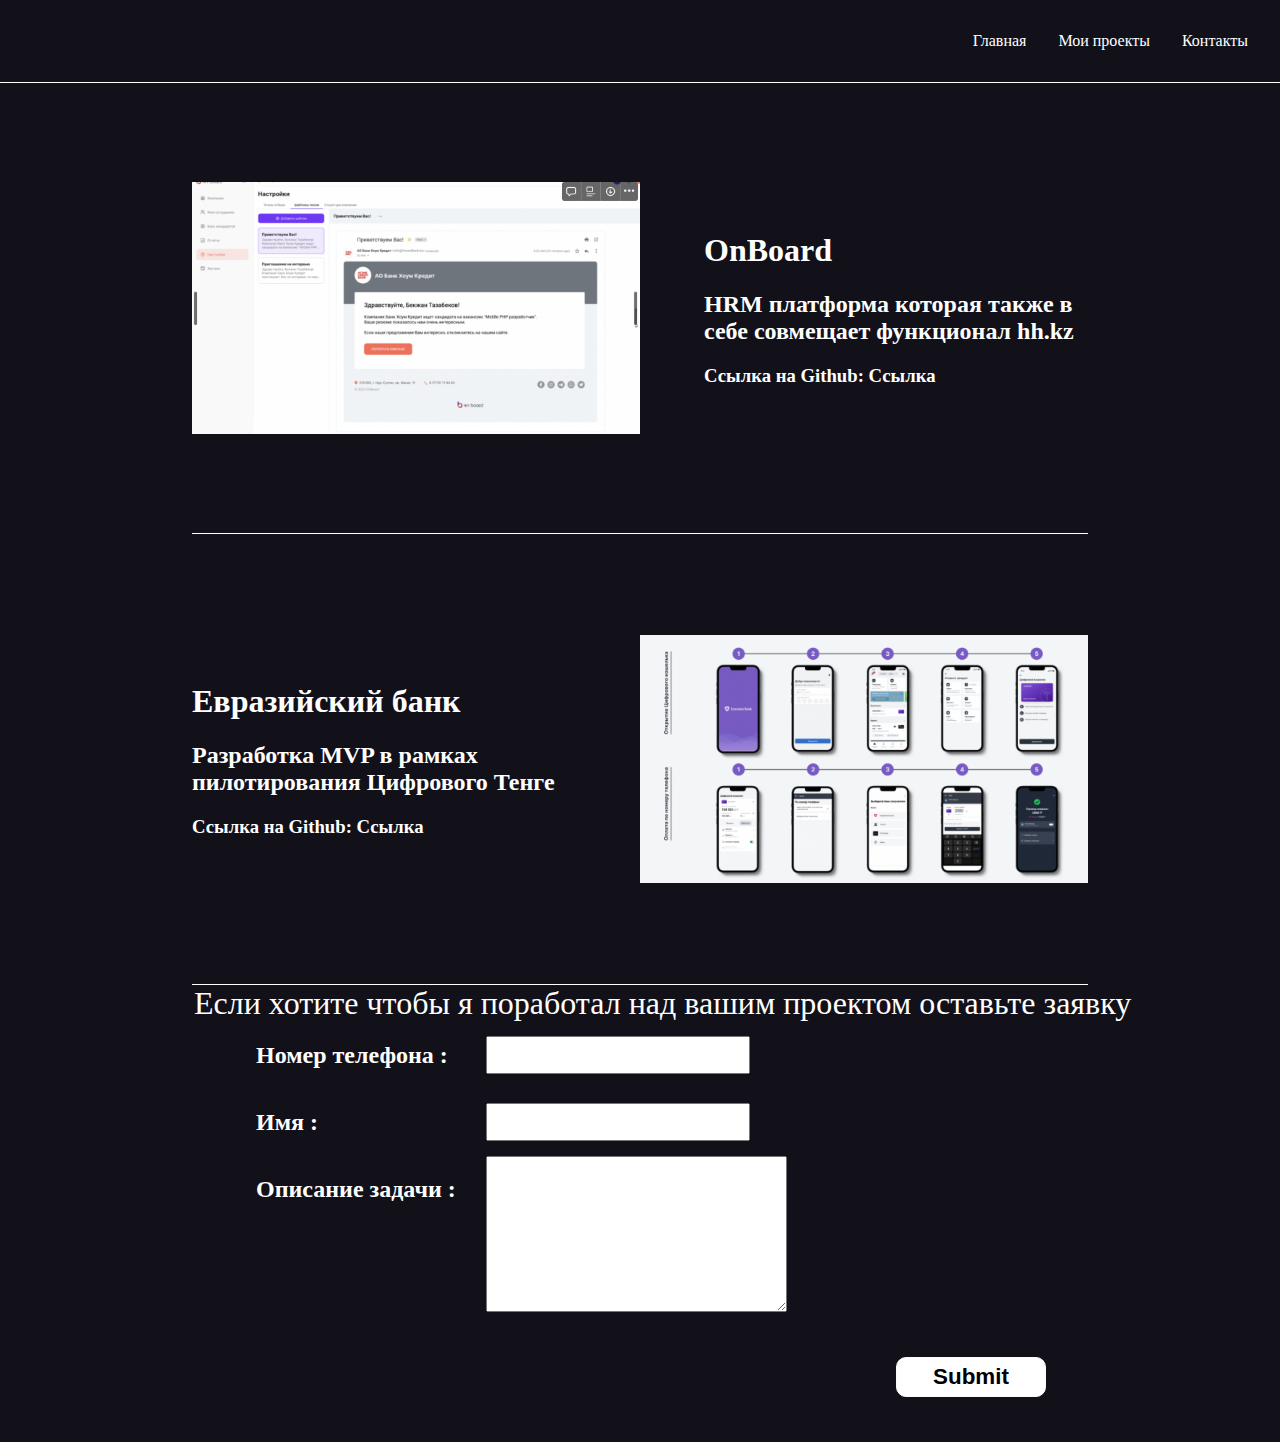
==== projects.html @ ddadbe8f "first commit" ====
<!DOCTYPE html>
<html lang="en">
<head>
    <meta charset="UTF-8">
    <meta http-equiv="X-UA-Compatible" content="IE=edge">
    <meta name="viewport" content="width=device-width, initial-scale=1.0">
    <link rel="stylesheet" href="style/projects.css">
    <script src="scripts/index.js"></script>
    <title>Projects</title>
</head>
<body>
    <section class="top-nav">
        <div>
        </div>
        <input id="menu-toggle" type="checkbox" />
        <label class='menu-button-container' for="menu-toggle">
        <div class='menu-button'></div>
      </label>
        <ul class="menu">
          <li><a href="index.html">Главная</a></li>
          <li><a href="projects.html">Мои проекты</a></li>
          <li><a href="contacts.html">Контакты</a></li>
        </ul>
    </section>
    <div class="wrapper">
        <div class="project_item">
            <img src="images/onboard.png" alt="">
            <div class="text_wrapper">
                <h1>OnBoard</h1>
                <h2>HRM платформа которая также в себе совмещает функционал hh.kz</h2>
                <h3>Ссылка на Github: <a href="">Ссылка</a></h3>
            </div>
        </div>
        <div class="project_item">
            <div class="text_wrapper">
                <h1>Евразийский банк</h1>
                <h2>Разработка MVP в рамках пилотирования Цифрового Тенге</h2>
                <h3>Ссылка на Github: <a href="">Ссылка</a></h3>
            </div>
            <img src="images/Eurasian Bank.png" alt="">
        </div>
    </div>
    <form>
        <legend>Если хотите чтобы я поработал над вашим проектом оставьте заявку</legend>
        <div class="input_item">
            <h2>Номер телефона :</h2>
            <input type="tel" name="phone" id="">
        </div>
        <div class="input_item">
            <h2>Имя :</h2>
            <input type="text" name="name" id="">
        </div>
        <div class="text_area">
            <h2>Описание задачи :</h2>
            <textarea name="desc" id="" cols="35" rows="10"></textarea>
        </div> 
            <button onclick="sendRequest(this.form)" type="button" class="btn"><span>Submit</span><img class="button_img" src="https://i.cloudup.com/2ZAX3hVsBE-3000x3000.png" height="20" width="20"></button>

    </form>
    <div class="block"></div>
</body>
</html>
---- style/projects.css ----
@-webkit-keyframes extend {
  0% {
      width: 150px;
      height: 50px;
      border-radius: 10px;
      } 10% {
      width: 150px;
      height: 50px;
      background: #fff;
      margin-top: - 5px;
      } 20% {
      width: 150px;
      height: 40px;
      background: black;
      margin-top: 0px;
      } 100% {
      width: 40px;
      height: 40px;
      border-radius: 10px;
      background: black;
      }
  }
@keyframes extend {
  0% {
      width: 150px;
      height: 40px;
      border-radius: 10px;
      } 10% {
      width: 150px;
      height: 40px;
      background: #fff;
      margin-top: - 5px;
      } 20% {
      width: 150px;
      height: 40px;
      background: black;
      margin-left: 800px;
      margin-top: 0px;
      } 100% {
      width: 40px;
      height: 40px;
      border-radius: 80px;
      background: black;
      }
  }
@-webkit-keyframes disappear {
  0% {
      opacity: 1;
      } 20% {
      color: #fff;
      } 100% {
      opacity: 0;
      }
  }
@keyframes disappear {
  0% {
      opacity: 1;
      } 20% {
      color: #fff;
      } 100% {
      opacity: 0;
      }
  }
@-webkit-keyframes appear {
  0% {
      opacity: 0;
      } 70% {
      opacity: 0;
      } 100% {
      opacity: 1;
      }
  }
@keyframes appear {
  0% {
      opacity: 0;
      } 70% {
      opacity: 0;
      } 100% {
      opacity: 1;
      }
  }

body{
    margin: 0;
    background-color: #12111A;
}
.top-nav {
    display: flex;
    flex-direction: row;
    align-items: center;
    justify-content: space-between;
    background-color: #12111A;
    /* W3C, IE 10+/ Edge, Firefox 16+, Chrome 26+, Opera 12+, Safari 7+ */
    color: #FFF;
    height: 50px;
    padding: 1em;
    border-bottom: 1px solid white;
  }
  
  .menu {
    display: flex;
    flex-direction: row;
    list-style-type: none;
    margin: 0;
    padding: 0;
  }
  .menu a{
    text-decoration: none;
    color: white;
  }
  
  
  .menu > li {
    margin: 0 1rem;
    overflow: hidden;
  }
  
  .menu-button-container {
    display: none;
    height: 100%;
    width: 30px;
    cursor: pointer;
    flex-direction: column;
    justify-content: center;
    align-items: center;
  }
  
  #menu-toggle {
    display: none;
  }
  
  .menu-button,
  .menu-button::before,
  .menu-button::after {
    display: block;
    background-color: #fff;
    position: absolute;
    height: 4px;
    width: 30px;
    transition: transform 400ms cubic-bezier(0.23, 1, 0.32, 1);
    border-radius: 2px;
  }
  
  .menu-button::before {
    content: '';
    margin-top: -8px;
  }
  
  .menu-button::after {
    content: '';
    margin-top: 8px;
  }
  
  #menu-toggle:checked + .menu-button-container .menu-button::before {
    margin-top: 0px;
    transform: rotate(405deg);
  }
  
  #menu-toggle:checked + .menu-button-container .menu-button {
    background: rgba(255, 255, 255, 0);
  }
  
  #menu-toggle:checked + .menu-button-container .menu-button::after {
    margin-top: 0px;
    transform: rotate(-405deg);
  }
  
  @media (max-width: 700px) {
    .menu-button-container {
      display: flex;
    }
    .menu {
      position: absolute;
      top: 0;
      margin-top: 50px;
      left: 0;
      flex-direction: column;
      width: 100%;
      justify-content: center;
      align-items: center;
    }
    #menu-toggle ~ .menu li {
      height: 0;
      margin: 0;
      padding: 0;
      border: 0;
      transition: height 400ms cubic-bezier(0.23, 1, 0.32, 1);
    }
    #menu-toggle:checked ~ .menu li {
      border: 1px solid #333;
      height: 2.5em;
      padding: 0.5em;
      transition: height 400ms cubic-bezier(0.23, 1, 0.32, 1);
    }
    .menu > li {
      display: flex;
      justify-content: center;
      margin: 0;
      padding: 0.5em 0;
      width: 100%;
      color: white;
      background-color: #222;
    }
    .menu > li:not(:last-child) {
      border-bottom: 1px solid #444;
    }
  }
.wrapper{
    width: 100vw;
    flex-direction: column;
    z-index: 5;
    display: flex;
    align-items: center;
}
.project_item{
    height: 50vh;
    width: 70vw;
    display: flex;
    flex-direction: row;
    color: white;
    align-items: center;
    justify-content: space-between;
    border-bottom: 1px solid white;
}
.project_item img{
    width: 35vw;
}
.project_item .text_wrapper{
    width: 30vw;
}
.text_wrapper a {
    text-decoration: none;
    color: white;
}
form{
    margin-left: 20vw;
    color: white;
}
legend{
    margin-left: -5vw;
    font-size: 2rem;
}
.input_item{
    align-items: center;
    display: flex;
    flex-direction: row;
}
.input_item h2 {
    width: 18vw;
}
input{
    width: 20vw;
    height: 2rem;
}
.text_area{
    display: flex;
    flex-direction: row;
}
.text_area h2{
    width: 18vw;
}
button{
    color: black;
    font-weight: 700;
    font-size: 1rem;
    padding-left: 30px;
    padding-right: 30px;
    border-radius: 10px;
    border: none;
    margin-top: 5vh;
    margin-left: 50vw;
}
.block{
    height: 5vh;
}
button {
    border-width: 1px;
    width: 150px;
    height: 40px;
    /*border-radius*/
    background: #fff;
    border: 1px solid #fafafa;
    position: relative;
    cursor: pointer;
    }

button > span {
    font-size: 1.4rem;
    color: black;
    }

  .button_img {
    position: absolute;
    top: 0;
    left: 0;
    right: 0;
    bottom: 0;
    margin: auto;
    -ms-filter: "progid:DXImageTransform.Microsoft.Alpha(Opacity=0)";
    filter: alpha(opacity=0);
    opacity: 0
    }

button:focus {
    /*animation*/
    -webkit-animation: extend 1s ease-in-out;
    -ms-animation: extend 1s ease-in-out;
    animation: extend 1s ease-in-out;
    -webkit-animation-fill-mode: forwards;
    /* Chrome, Safari, Opera */
    animation-fill-mode: forwards
    }

button:focus > span {
    /*animation*/
    -webkit-animation: disappear 1s ease-in-out;
    -ms-animation: disappear 1s ease-in-out;
    animation: disappear 1s ease-in-out;
    -webkit-animation-fill-mode: forwards;
    /* Chrome, Safari, Opera */
    animation-fill-mode: forwards
    }

button:focus > img {
    /*animation*/
    -webkit-animation: appear 1s ease-in-out;
    -ms-animation: appear 1s ease-in-out;
    animation: appear 1s ease-in-out;
    -webkit-animation-fill-mode: forwards;
    /* Chrome, Safari, Opera */
    animation-fill-mode: forwards
    }
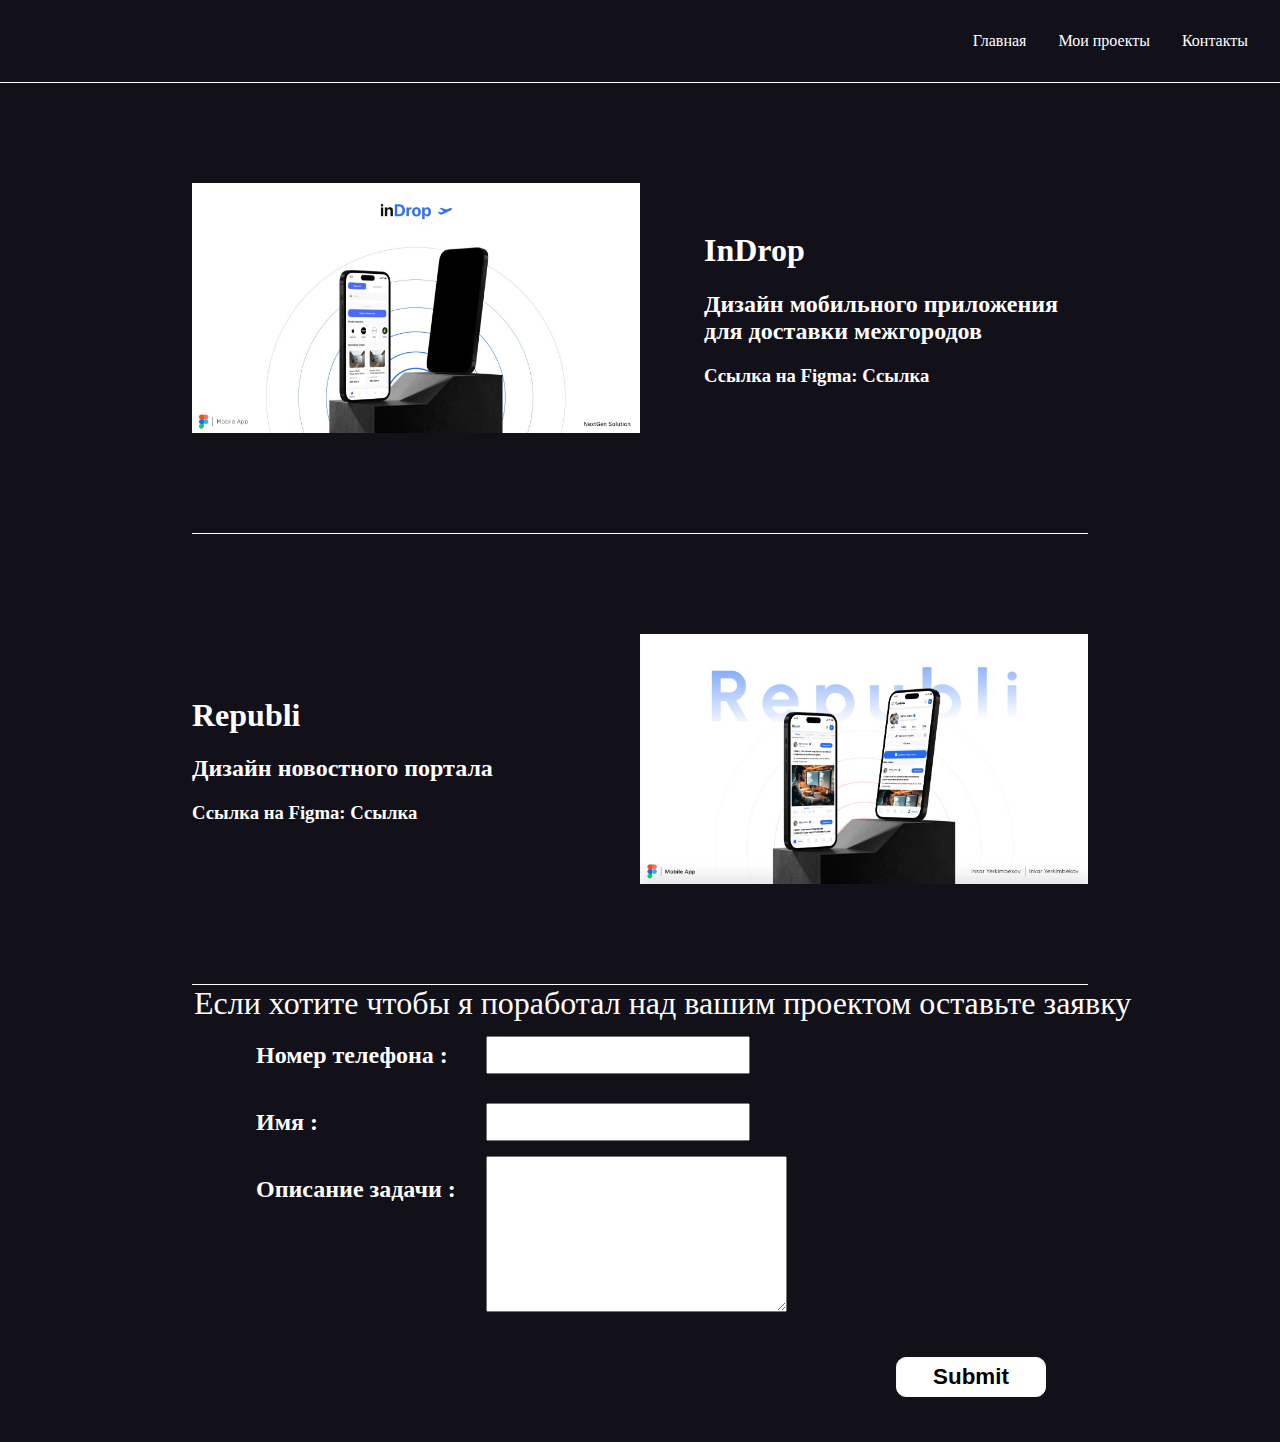
==== commit 3743576e: "finish commit" ====
--- a/projects.html
+++ b/projects.html
@@ -24,20 +24,20 @@
     </section>
     <div class="wrapper">
         <div class="project_item">
-            <img src="images/onboard.png" alt="">
+            <img src="images/image1.jpeg" alt="">
             <div class="text_wrapper">
-                <h1>OnBoard</h1>
-                <h2>HRM платформа которая также в себе совмещает функционал hh.kz</h2>
-                <h3>Ссылка на Github: <a href="">Ссылка</a></h3>
+                <h1>InDrop</h1>
+                <h2>Дизайн мобильного приложения для доставки межгородов</h2>
+                <h3>Ссылка на Figma: <a href="">Ссылка</a></h3>
             </div>
         </div>
         <div class="project_item">
             <div class="text_wrapper">
-                <h1>Евразийский банк</h1>
-                <h2>Разработка MVP в рамках пилотирования Цифрового Тенге</h2>
-                <h3>Ссылка на Github: <a href="">Ссылка</a></h3>
+                <h1>Republi</h1>
+                <h2>Дизайн новостного портала</h2>
+                <h3>Ссылка на Figma: <a href="">Ссылка</a></h3>
             </div>
-            <img src="images/Eurasian Bank.png" alt="">
+            <img src="images/image2.jpeg" alt="">
         </div>
     </div>
     <form>
